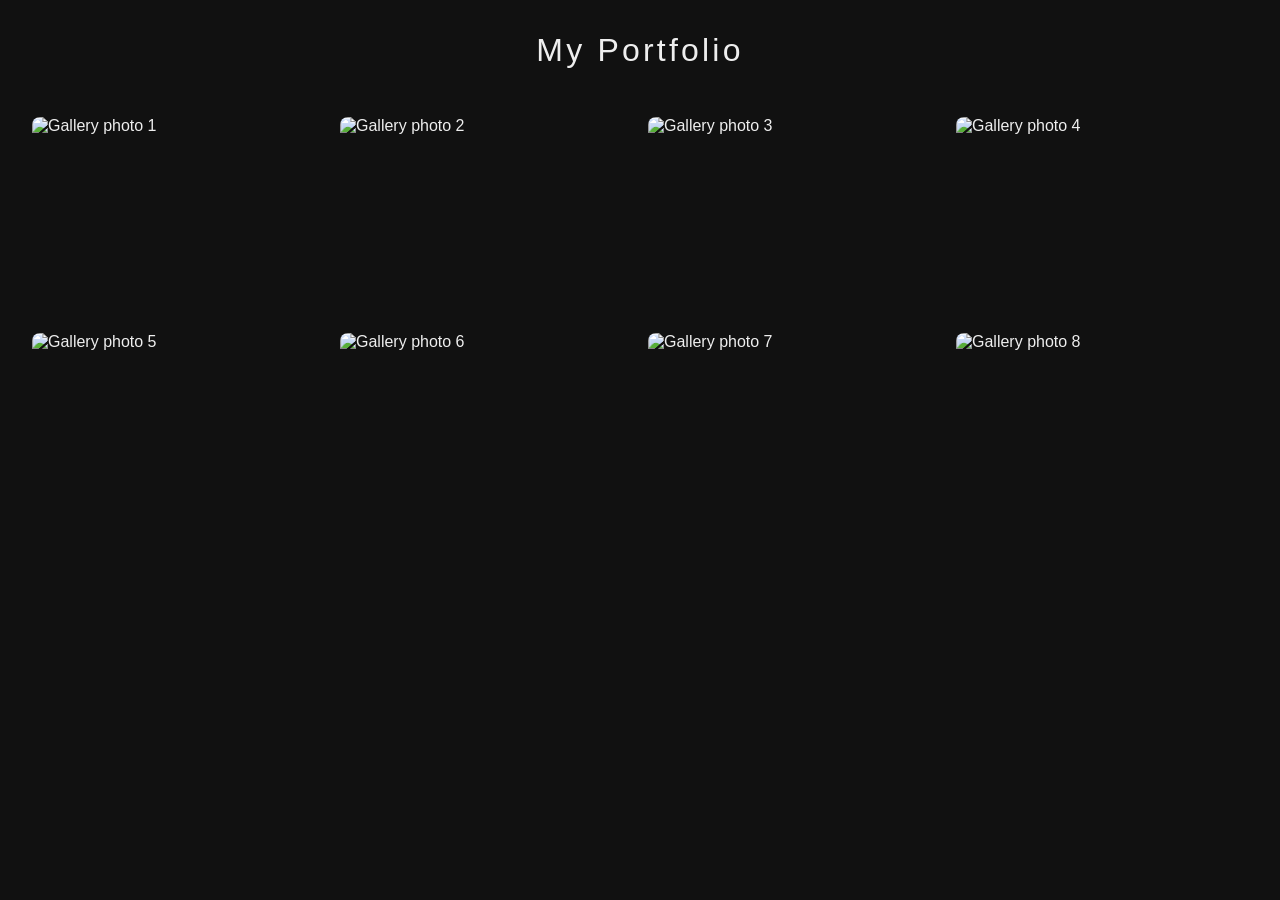
==== week-5-claude-session/index.html @ 1f0583d8 "Add files via upload" ====
<!DOCTYPE html>
<html lang="en">
<head>
  <meta charset="UTF-8">
  <meta name="viewport" content="width=device-width, initial-scale=1.0">
  <title>Portfolio</title>
  <link rel="stylesheet" href="style.css">
</head>
<body>

  <header>
    <h1>My Portfolio</h1>
  </header>

  <main>
    <section class="gallery">

      <figure class="gallery-item">
        <img src="https://picsum.photos/seed/photo1/600/400" alt="Gallery photo 1">
        <figcaption>Photo One</figcaption>
      </figure>

      <figure class="gallery-item">
        <img src="https://picsum.photos/seed/photo2/600/400" alt="Gallery photo 2">
        <figcaption>Photo Two</figcaption>
      </figure>

      <figure class="gallery-item">
        <img src="https://picsum.photos/seed/photo3/600/400" alt="Gallery photo 3">
        <figcaption>Photo Three</figcaption>
      </figure>

      <figure class="gallery-item">
        <img src="https://picsum.photos/seed/photo4/600/400" alt="Gallery photo 4">
        <figcaption>Photo Four</figcaption>
      </figure>

      <figure class="gallery-item">
        <img src="https://picsum.photos/seed/photo5/600/400" alt="Gallery photo 5">
        <figcaption>Photo Five</figcaption>
      </figure>

      <figure class="gallery-item">
        <img src="https://picsum.photos/seed/photo6/600/400" alt="Gallery photo 6">
        <figcaption>Photo Six</figcaption>
      </figure>

      <figure class="gallery-item">
        <img src="https://picsum.photos/seed/photo7/600/400" alt="Gallery photo 7">
        <figcaption>Photo Seven</figcaption>
      </figure>

      <figure class="gallery-item">
        <img src="https://picsum.photos/seed/photo8/600/400" alt="Gallery photo 8">
        <figcaption>Photo Eight</figcaption>
      </figure>

    </section>
  </main>

  <div id="lightbox">
    <button id="lightbox-close" aria-label="Close">&times;</button>
    <button id="lightbox-prev" aria-label="Previous">&#8249;</button>
    <img id="lightbox-img" src="" alt="">
    <button id="lightbox-next" aria-label="Next">&#8250;</button>
    <p id="lightbox-caption"></p>
  </div>

  <script src="gallery.js"></script>
</body>
</html>
---- week-5-claude-session/style.css ----
* {
  box-sizing: border-box;
  margin: 0;
  padding: 0;
}

body {
  font-family: sans-serif;
  background: #111;
  color: #eee;
}

header {
  padding: 2rem;
  text-align: center;
}

header h1 {
  font-size: 2rem;
  font-weight: 300;
  letter-spacing: 0.1em;
}

main {
  padding: 1rem 2rem 4rem;
}

.gallery {
  display: grid;
  grid-template-columns: repeat(auto-fill, minmax(250px, 1fr));
  gap: 1rem;
}

.gallery-item {
  position: relative;
  border-radius: 8px;
  overflow: hidden;
  cursor: pointer;
}

.gallery-item img {
  display: block;
  width: 100%;
  height: 200px;
  object-fit: cover;
  transition: transform 0.3s ease;
}

.gallery-item:hover img {
  transform: scale(1.05);
}

.gallery-item figcaption {
  position: absolute;
  bottom: 0;
  left: 0;
  right: 0;
  padding: 0.75rem 1rem;
  background: rgba(0, 0, 0, 0.6);
  font-size: 0.9rem;
  letter-spacing: 0.05em;
  opacity: 0;
  transition: opacity 0.3s ease;
}

.gallery-item:hover figcaption {
  opacity: 1;
}

/* Lightbox */

#lightbox {
  display: none;
  position: fixed;
  inset: 0;
  background: rgba(0, 0, 0, 0.85);
  z-index: 100;
  flex-direction: column;
  align-items: center;
  justify-content: center;
  gap: 1rem;
  padding: 2rem;
}

#lightbox-close {
  position: absolute;
  top: 1rem;
  right: 1.5rem;
  background: none;
  border: none;
  color: #eee;
  font-size: 2.5rem;
  line-height: 1;
  cursor: pointer;
  opacity: 0.7;
}

#lightbox-close:hover {
  opacity: 1;
}

#lightbox-img {
  max-width: 90vw;
  max-height: 75vh;
  border-radius: 6px;
  object-fit: contain;
}

#lightbox-caption {
  font-size: 1rem;
  letter-spacing: 0.05em;
  color: #ccc;
}

#lightbox-prev,
#lightbox-next {
  position: absolute;
  top: 50%;
  transform: translateY(-50%);
  background: none;
  border: none;
  color: #eee;
  font-size: 4rem;
  line-height: 1;
  cursor: pointer;
  opacity: 0.6;
  padding: 0 0.5rem;
  user-select: none;
}

#lightbox-prev { left: 1rem; }
#lightbox-next { right: 1rem; }

#lightbox-prev:hover,
#lightbox-next:hover {
  opacity: 1;
}

/* Mobile */

@media (max-width: 600px) {
  .gallery {
    grid-template-columns: 1fr;
  }

  #lightbox-img {
    max-width: 95vw;
    max-height: 60vh;
  }

  #lightbox-prev,
  #lightbox-next {
    font-size: 3rem;
    padding: 1rem;
    opacity: 0.9;
  }

  #lightbox-prev { left: 0; }
  #lightbox-next { right: 0; }

  #lightbox-close {
    font-size: 2rem;
    top: 0.5rem;
    right: 0.75rem;
    padding: 0.5rem;
    opacity: 0.9;
  }
}
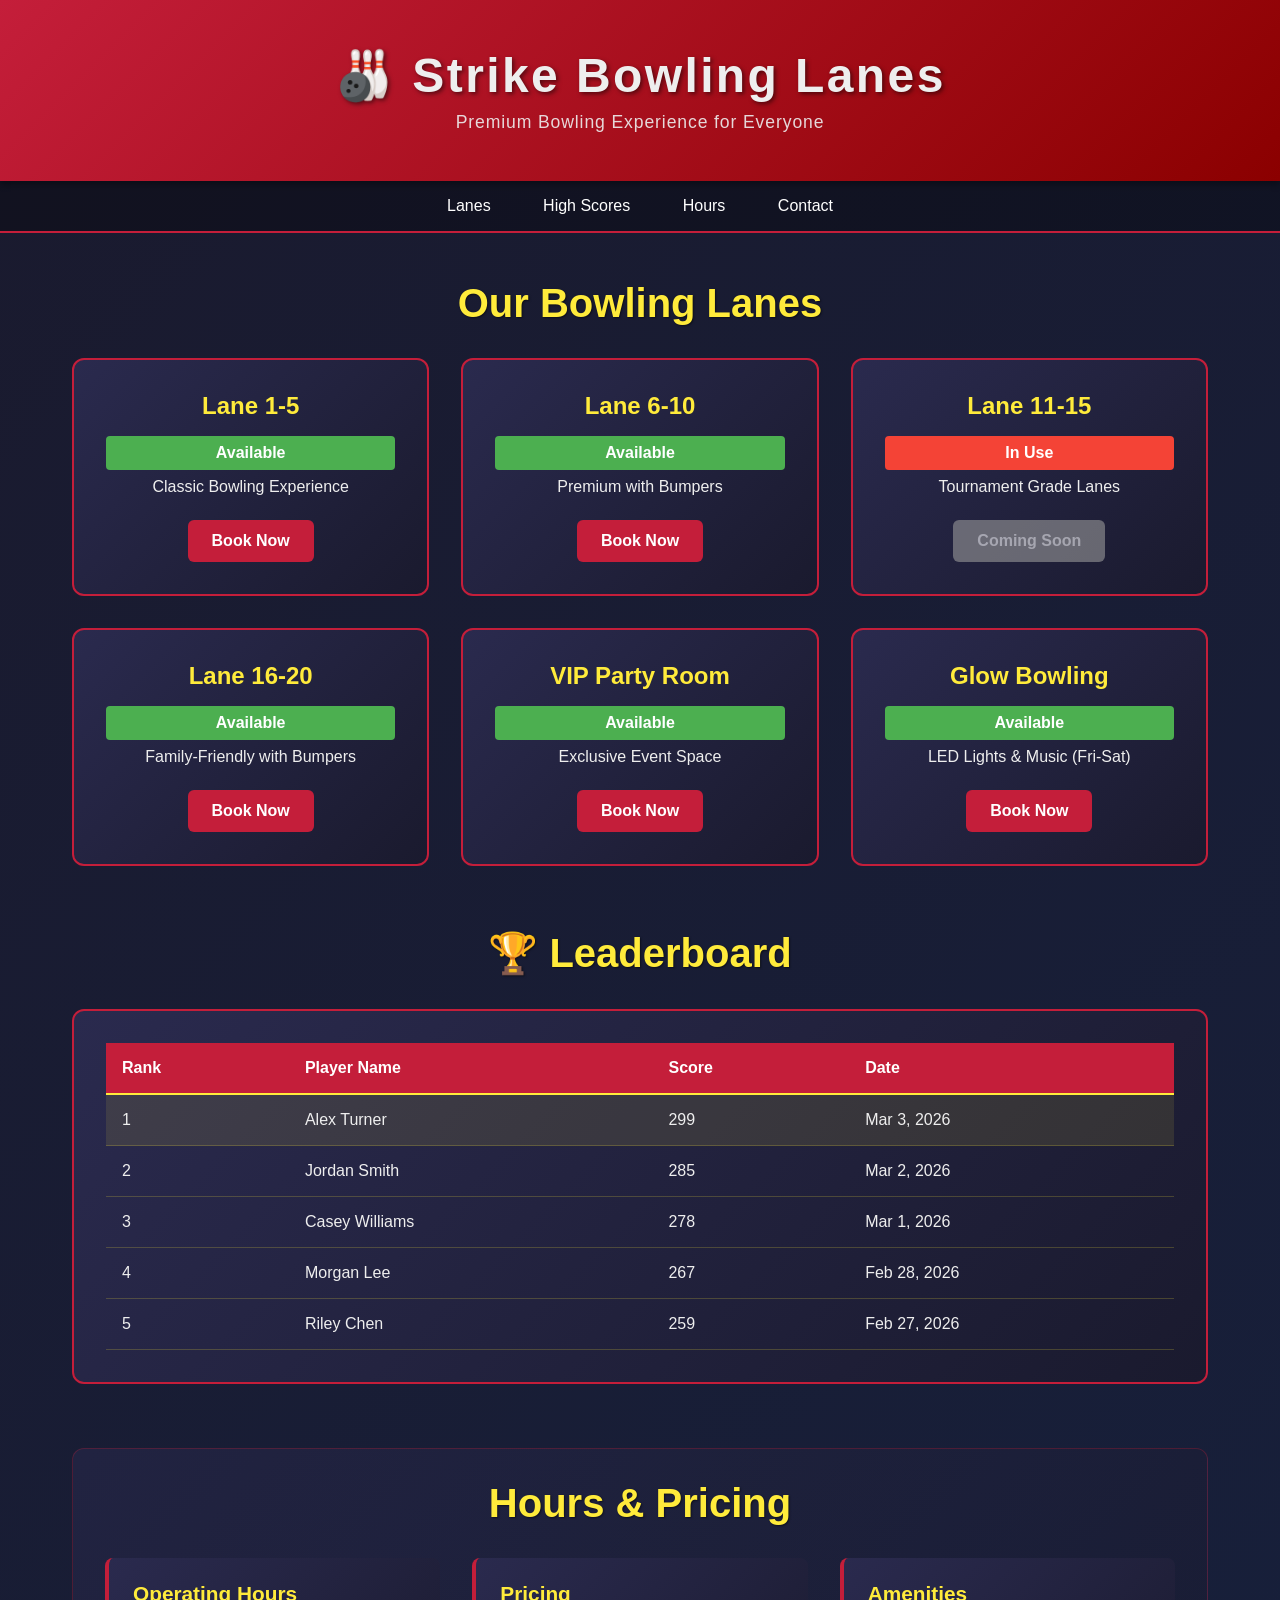
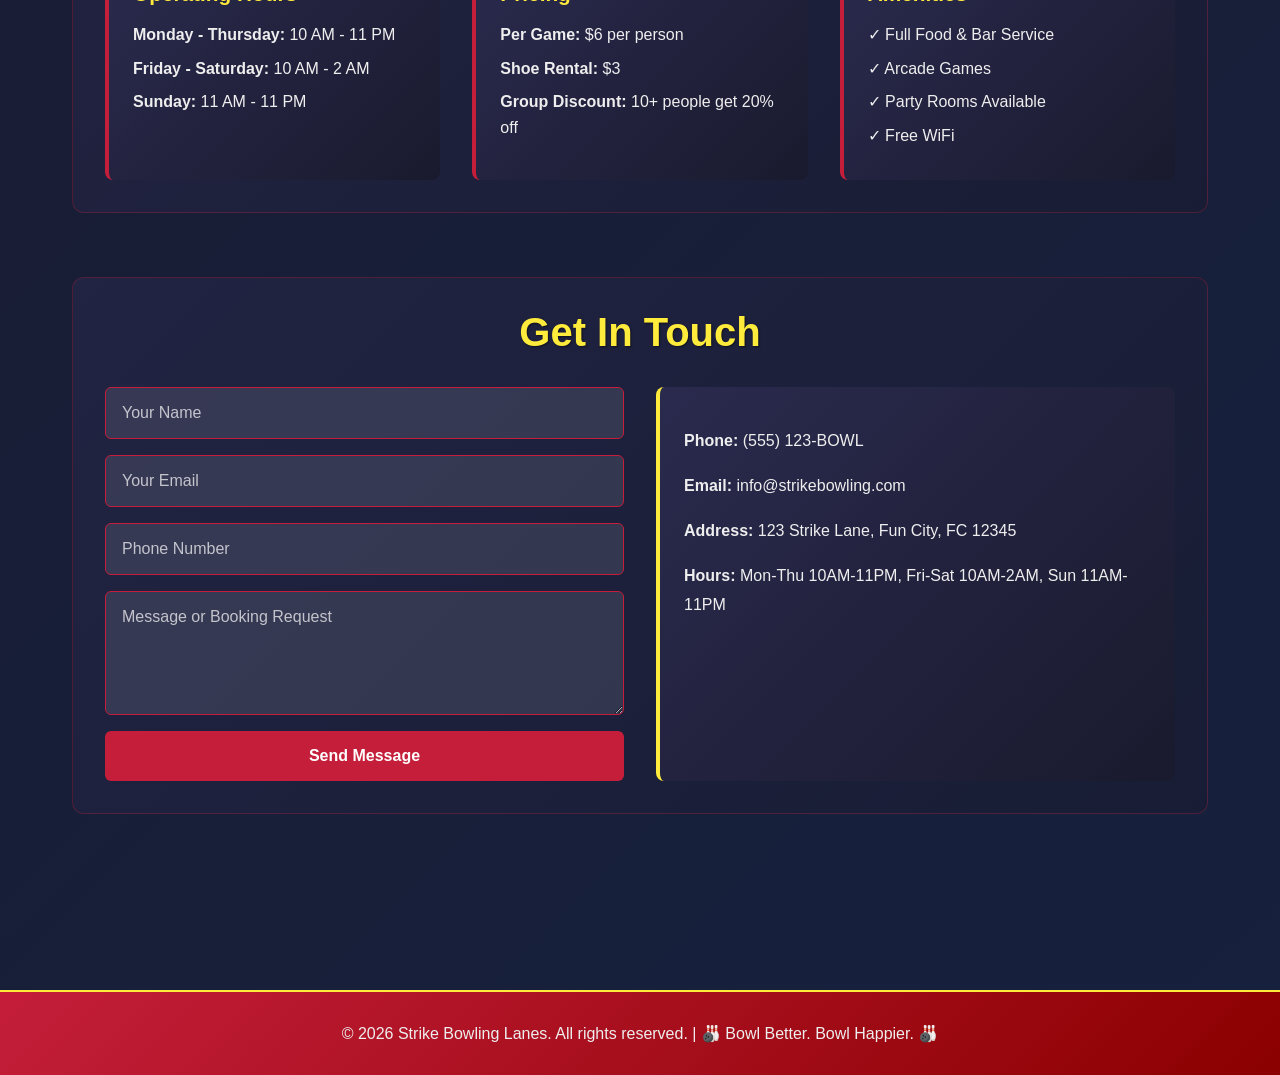
==== commit 6202710a: "Create bowling website with lanes, leaderboard, and booking features" ====
--- a/week-5-claude-session/index.html
+++ b/week-5-claude-session/index.html
@@ -1,71 +1,175 @@
 <!DOCTYPE html>
 <html lang="en">
+
 <head>
   <meta charset="UTF-8">
   <meta name="viewport" content="width=device-width, initial-scale=1.0">
-  <title>Portfolio</title>
+  <title>Bowling Lanes - Premium Bowling Experience</title>
   <link rel="stylesheet" href="style.css">
 </head>
+
 <body>
 
   <header>
-    <h1>My Portfolio</h1>
+    <h1>🎳 Strike Bowling Lanes</h1>
+    <p class="tagline">Premium Bowling Experience for Everyone</p>
   </header>
 
+  <nav class="nav-menu">
+    <a href="#lanes" class="nav-link">Lanes</a>
+    <a href="#scores" class="nav-link">High Scores</a>
+    <a href="#hours" class="nav-link">Hours</a>
+    <a href="#contact" class="nav-link">Contact</a>
+  </nav>
+
   <main>
-    <section class="gallery">
+    <section id="lanes" class="lanes-section">
+      <h2>Our Bowling Lanes</h2>
+      <div class="lanes-grid">
+        <div class="lane-card">
+          <h3>Lane 1-5</h3>
+          <p class="lane-status available">Available</p>
+          <p>Classic Bowling Experience</p>
+          <button class="book-btn">Book Now</button>
+        </div>
 
-      <figure class="gallery-item">
-        <img src="https://picsum.photos/seed/photo1/600/400" alt="Gallery photo 1">
-        <figcaption>Photo One</figcaption>
-      </figure>
+        <div class="lane-card">
+          <h3>Lane 6-10</h3>
+          <p class="lane-status available">Available</p>
+          <p>Premium with Bumpers</p>
+          <button class="book-btn">Book Now</button>
+        </div>
 
-      <figure class="gallery-item">
-        <img src="https://picsum.photos/seed/photo2/600/400" alt="Gallery photo 2">
-        <figcaption>Photo Two</figcaption>
-      </figure>
+        <div class="lane-card">
+          <h3>Lane 11-15</h3>
+          <p class="lane-status unavailable">In Use</p>
+          <p>Tournament Grade Lanes</p>
+          <button class="book-btn" disabled>Coming Soon</button>
+        </div>
 
-      <figure class="gallery-item">
-        <img src="https://picsum.photos/seed/photo3/600/400" alt="Gallery photo 3">
-        <figcaption>Photo Three</figcaption>
-      </figure>
+        <div class="lane-card">
+          <h3>Lane 16-20</h3>
+          <p class="lane-status available">Available</p>
+          <p>Family-Friendly with Bumpers</p>
+          <button class="book-btn">Book Now</button>
+        </div>
 
-      <figure class="gallery-item">
-        <img src="https://picsum.photos/seed/photo4/600/400" alt="Gallery photo 4">
-        <figcaption>Photo Four</figcaption>
-      </figure>
+        <div class="lane-card">
+          <h3>VIP Party Room</h3>
+          <p class="lane-status available">Available</p>
+          <p>Exclusive Event Space</p>
+          <button class="book-btn">Book Now</button>
+        </div>
 
-      <figure class="gallery-item">
-        <img src="https://picsum.photos/seed/photo5/600/400" alt="Gallery photo 5">
-        <figcaption>Photo Five</figcaption>
-      </figure>
+        <div class="lane-card">
+          <h3>Glow Bowling</h3>
+          <p class="lane-status available">Available</p>
+          <p>LED Lights & Music (Fri-Sat)</p>
+          <button class="book-btn">Book Now</button>
+        </div>
+      </div>
+    </section>
 
-      <figure class="gallery-item">
-        <img src="https://picsum.photos/seed/photo6/600/400" alt="Gallery photo 6">
-        <figcaption>Photo Six</figcaption>
-      </figure>
+    <section id="scores" class="scores-section">
+      <h2>🏆 Leaderboard</h2>
+      <div class="leaderboard">
+        <table>
+          <thead>
+            <tr>
+              <th>Rank</th>
+              <th>Player Name</th>
+              <th>Score</th>
+              <th>Date</th>
+            </tr>
+          </thead>
+          <tbody>
+            <tr>
+              <td>1</td>
+              <td>Alex Turner</td>
+              <td>299</td>
+              <td>Mar 3, 2026</td>
+            </tr>
+            <tr>
+              <td>2</td>
+              <td>Jordan Smith</td>
+              <td>285</td>
+              <td>Mar 2, 2026</td>
+            </tr>
+            <tr>
+              <td>3</td>
+              <td>Casey Williams</td>
+              <td>278</td>
+              <td>Mar 1, 2026</td>
+            </tr>
+            <tr>
+              <td>4</td>
+              <td>Morgan Lee</td>
+              <td>267</td>
+              <td>Feb 28, 2026</td>
+            </tr>
+            <tr>
+              <td>5</td>
+              <td>Riley Chen</td>
+              <td>259</td>
+              <td>Feb 27, 2026</td>
+            </tr>
+          </tbody>
+        </table>
+      </div>
+    </section>
 
-      <figure class="gallery-item">
-        <img src="https://picsum.photos/seed/photo7/600/400" alt="Gallery photo 7">
-        <figcaption>Photo Seven</figcaption>
-      </figure>
+    <section id="hours" class="info-section">
+      <h2>Hours & Pricing</h2>
+      <div class="info-grid">
+        <div class="info-card">
+          <h3>Operating Hours</h3>
+          <p><strong>Monday - Thursday:</strong> 10 AM - 11 PM</p>
+          <p><strong>Friday - Saturday:</strong> 10 AM - 2 AM</p>
+          <p><strong>Sunday:</strong> 11 AM - 11 PM</p>
+        </div>
 
-      <figure class="gallery-item">
-        <img src="https://picsum.photos/seed/photo8/600/400" alt="Gallery photo 8">
-        <figcaption>Photo Eight</figcaption>
-      </figure>
+        <div class="info-card">
+          <h3>Pricing</h3>
+          <p><strong>Per Game:</strong> $6 per person</p>
+          <p><strong>Shoe Rental:</strong> $3</p>
+          <p><strong>Group Discount:</strong> 10+ people get 20% off</p>
+        </div>
 
+        <div class="info-card">
+          <h3>Amenities</h3>
+          <p>✓ Full Food & Bar Service</p>
+          <p>✓ Arcade Games</p>
+          <p>✓ Party Rooms Available</p>
+          <p>✓ Free WiFi</p>
+        </div>
+      </div>
+    </section>
+
+    <section id="contact" class="contact-section">
+      <h2>Get In Touch</h2>
+      <div class="contact-form">
+        <form>
+          <input type="text" placeholder="Your Name" required>
+          <input type="email" placeholder="Your Email" required>
+          <input type="tel" placeholder="Phone Number">
+          <textarea placeholder="Message or Booking Request" rows="5"></textarea>
+          <button type="submit" class="submit-btn">Send Message</button>
+        </form>
+        <div class="contact-info">
+          <p><strong>Phone:</strong> (555) 123-BOWL</p>
+          <p><strong>Email:</strong> info@strikebowling.com</p>
+          <p><strong>Address:</strong> 123 Strike Lane, Fun City, FC 12345</p>
+          <p><strong>Hours:</strong> Mon-Thu 10AM-11PM, Fri-Sat 10AM-2AM, Sun 11AM-11PM</p>
+        </div>
+      </div>
     </section>
   </main>
 
-  <div id="lightbox">
-    <button id="lightbox-close" aria-label="Close">&times;</button>
-    <button id="lightbox-prev" aria-label="Previous">&#8249;</button>
-    <img id="lightbox-img" src="" alt="">
-    <button id="lightbox-next" aria-label="Next">&#8250;</button>
-    <p id="lightbox-caption"></p>
-  </div>
+  <footer>
+    <p>&copy; 2026 Strike Bowling Lanes. All rights reserved. | 🎳 Bowl Better. Bowl Happier. 🎳</p>
+  </footer>
 
   <script src="gallery.js"></script>
 </body>
-</html>
+
+</html>
--- a/week-5-claude-session/style.css
+++ b/week-5-claude-session/style.css
@@ -5,164 +5,340 @@
 }
 
 body {
-  font-family: sans-serif;
-  background: #111;
+  font-family: 'Arial', sans-serif;
+  background: linear-gradient(135deg, #1a1a2e 0%, #16213e 100%);
   color: #eee;
 }
 
 header {
+  padding: 3rem 2rem;
+  text-align: center;
+  background: linear-gradient(135deg, #c41e3a 0%, #8b0000 100%);
+  box-shadow: 0 4px 6px rgba(0, 0, 0, 0.3);
+}
+
+header h1 {
+  font-size: 3rem;
+  font-weight: bold;
+  letter-spacing: 0.05em;
+  margin-bottom: 0.5rem;
+  text-shadow: 2px 2px 4px rgba(0, 0, 0, 0.5);
+}
+
+.tagline {
+  font-size: 1.1rem;
+  font-weight: 300;
+  letter-spacing: 0.05em;
+  opacity: 0.9;
+}
+
+nav.nav-menu {
+  background: rgba(0, 0, 0, 0.3);
+  padding: 1rem;
+  text-align: center;
+  border-bottom: 2px solid #c41e3a;
+  position: sticky;
+  top: 0;
+  z-index: 50;
+}
+
+.nav-link {
+  color: #fff;
+  text-decoration: none;
+  margin: 0 1.5rem;
+  font-weight: 500;
+  transition: color 0.3s ease;
+  font-size: 1rem;
+}
+
+.nav-link:hover {
+  color: #ffeb3b;
+}
+
+main {
+  padding: 3rem 2rem;
+  max-width: 1200px;
+  margin: 0 auto;
+}
+
+section {
+  margin-bottom: 4rem;
+}
+
+section h2 {
+  font-size: 2.5rem;
+  margin-bottom: 2rem;
+  color: #ffeb3b;
+  text-align: center;
+  text-shadow: 1px 1px 2px rgba(0, 0, 0, 0.5);
+}
+
+/* Lanes Section */
+.lanes-grid {
+  display: grid;
+  grid-template-columns: repeat(auto-fill, minmax(280px, 1fr));
+  gap: 2rem;
+}
+
+.lane-card {
+  background: linear-gradient(135deg, #2a2a4e 0%, #1a1a2e 100%);
+  border: 2px solid #c41e3a;
+  border-radius: 12px;
   padding: 2rem;
   text-align: center;
-}
-
-header h1 {
-  font-size: 2rem;
-  font-weight: 300;
-  letter-spacing: 0.1em;
-}
-
-main {
-  padding: 1rem 2rem 4rem;
-}
-
-.gallery {
+  transition: transform 0.3s ease, box-shadow 0.3s ease;
+  cursor: pointer;
+}
+
+.lane-card:hover {
+  transform: translateY(-5px);
+  box-shadow: 0 8px 16px rgba(196, 30, 58, 0.4);
+}
+
+.lane-card h3 {
+  font-size: 1.5rem;
+  margin-bottom: 1rem;
+  color: #ffeb3b;
+}
+
+.lane-card p {
+  margin: 0.5rem 0;
+  font-size: 1rem;
+}
+
+.lane-status {
+  font-weight: bold;
+  padding: 0.5rem;
+  border-radius: 4px;
+  margin: 1rem 0;
+}
+
+.lane-status.available {
+  background: #4caf50;
+  color: #fff;
+}
+
+.lane-status.unavailable {
+  background: #f44336;
+  color: #fff;
+}
+
+.book-btn {
+  background: #c41e3a;
+  color: white;
+  border: none;
+  padding: 0.75rem 1.5rem;
+  font-size: 1rem;
+  border-radius: 6px;
+  cursor: pointer;
+  transition: background 0.3s ease;
+  margin-top: 1rem;
+  font-weight: bold;
+}
+
+.book-btn:hover:not(:disabled) {
+  background: #8b0000;
+  transform: scale(1.05);
+}
+
+.book-btn:disabled {
+  background: #999;
+  cursor: not-allowed;
+  opacity: 0.6;
+}
+
+/* Scores/Leaderboard Section */
+.leaderboard {
+  background: linear-gradient(135deg, #2a2a4e 0%, #1a1a2e 100%);
+  border: 2px solid #c41e3a;
+  border-radius: 12px;
+  padding: 2rem;
+  overflow-x: auto;
+}
+
+table {
+  width: 100%;
+  border-collapse: collapse;
+  text-align: left;
+}
+
+thead {
+  background: #c41e3a;
+  font-weight: bold;
+}
+
+th {
+  padding: 1rem;
+  border-bottom: 2px solid #ffeb3b;
+  color: white;
+}
+
+td {
+  padding: 1rem;
+  border-bottom: 1px solid rgba(255, 235, 59, 0.2);
+}
+
+tbody tr:hover {
+  background: rgba(196, 30, 58, 0.2);
+}
+
+tbody tr:first-child {
+  background: rgba(255, 235, 59, 0.1);
+}
+
+/* Info Section */
+.info-section,
+.contact-section {
+  background: linear-gradient(135deg, rgba(42, 42, 78, 0.5) 0%, rgba(26, 26, 46, 0.5) 100%);
+  padding: 2rem;
+  border-radius: 12px;
+  border: 1px solid rgba(196, 30, 58, 0.3);
+}
+
+.info-grid {
   display: grid;
-  grid-template-columns: repeat(auto-fill, minmax(250px, 1fr));
+  grid-template-columns: repeat(auto-fit, minmax(280px, 1fr));
+  gap: 2rem;
+}
+
+.info-card {
+  background: linear-gradient(135deg, #2a2a4e 0%, #1a1a2e 100%);
+  border-left: 4px solid #c41e3a;
+  border-radius: 8px;
+  padding: 1.5rem;
+}
+
+.info-card h3 {
+  color: #ffeb3b;
+  margin-bottom: 1rem;
+  font-size: 1.3rem;
+}
+
+.info-card p {
+  margin: 0.5rem 0;
+  line-height: 1.6;
+}
+
+/* Contact Section */
+.contact-form {
+  display: grid;
+  grid-template-columns: 1fr 1fr;
+  gap: 2rem;
+  margin-top: 2rem;
+}
+
+form {
+  display: flex;
+  flex-direction: column;
   gap: 1rem;
 }
 
-.gallery-item {
-  position: relative;
+input,
+textarea {
+  padding: 1rem;
+  border: 1px solid #c41e3a;
+  border-radius: 6px;
+  background: rgba(255, 255, 255, 0.1);
+  color: white;
+  font-size: 1rem;
+  font-family: inherit;
+}
+
+input::placeholder,
+textarea::placeholder {
+  color: rgba(255, 255, 255, 0.7);
+}
+
+input:focus,
+textarea:focus {
+  outline: none;
+  background: rgba(255, 255, 255, 0.15);
+  border-color: #ffeb3b;
+}
+
+.submit-btn {
+  background: #c41e3a;
+  color: white;
+  border: none;
+  padding: 1rem;
+  border-radius: 6px;
+  font-size: 1rem;
+  cursor: pointer;
+  font-weight: bold;
+  transition: background 0.3s ease;
+}
+
+.submit-btn:hover {
+  background: #8b0000;
+}
+
+.contact-info {
+  background: linear-gradient(135deg, #2a2a4e 0%, #1a1a2e 100%);
+  border-left: 4px solid #ffeb3b;
+  padding: 1.5rem;
   border-radius: 8px;
-  overflow: hidden;
-  cursor: pointer;
-}
-
-.gallery-item img {
-  display: block;
-  width: 100%;
-  height: 200px;
-  object-fit: cover;
-  transition: transform 0.3s ease;
-}
-
-.gallery-item:hover img {
-  transform: scale(1.05);
-}
-
-.gallery-item figcaption {
-  position: absolute;
-  bottom: 0;
-  left: 0;
-  right: 0;
-  padding: 0.75rem 1rem;
-  background: rgba(0, 0, 0, 0.6);
-  font-size: 0.9rem;
-  letter-spacing: 0.05em;
-  opacity: 0;
-  transition: opacity 0.3s ease;
-}
-
-.gallery-item:hover figcaption {
-  opacity: 1;
-}
-
-/* Lightbox */
-
-#lightbox {
-  display: none;
-  position: fixed;
-  inset: 0;
-  background: rgba(0, 0, 0, 0.85);
-  z-index: 100;
-  flex-direction: column;
-  align-items: center;
-  justify-content: center;
-  gap: 1rem;
+}
+
+.contact-info p {
+  margin: 1rem 0;
+  line-height: 1.8;
+}
+
+/* Footer */
+footer {
+  background: linear-gradient(135deg, #c41e3a 0%, #8b0000 100%);
+  text-align: center;
   padding: 2rem;
-}
-
-#lightbox-close {
-  position: absolute;
-  top: 1rem;
-  right: 1.5rem;
-  background: none;
-  border: none;
-  color: #eee;
-  font-size: 2.5rem;
-  line-height: 1;
-  cursor: pointer;
-  opacity: 0.7;
-}
-
-#lightbox-close:hover {
-  opacity: 1;
-}
-
-#lightbox-img {
-  max-width: 90vw;
-  max-height: 75vh;
-  border-radius: 6px;
-  object-fit: contain;
-}
-
-#lightbox-caption {
-  font-size: 1rem;
-  letter-spacing: 0.05em;
-  color: #ccc;
-}
-
-#lightbox-prev,
-#lightbox-next {
-  position: absolute;
-  top: 50%;
-  transform: translateY(-50%);
-  background: none;
-  border: none;
-  color: #eee;
-  font-size: 4rem;
-  line-height: 1;
-  cursor: pointer;
-  opacity: 0.6;
-  padding: 0 0.5rem;
-  user-select: none;
-}
-
-#lightbox-prev { left: 1rem; }
-#lightbox-next { right: 1rem; }
-
-#lightbox-prev:hover,
-#lightbox-next:hover {
-  opacity: 1;
-}
-
-/* Mobile */
-
-@media (max-width: 600px) {
-  .gallery {
+  margin-top: 4rem;
+  border-top: 2px solid #ffeb3b;
+}
+
+/* Mobile Responsive */
+
+@media (max-width: 768px) {
+  header h1 {
+    font-size: 2rem;
+  }
+
+  .tagline {
+    font-size: 1rem;
+  }
+
+  nav.nav-menu {
+    padding: 0.5rem;
+  }
+
+  .nav-link {
+    margin: 0 0.75rem;
+    font-size: 0.9rem;
+  }
+
+  section h2 {
+    font-size: 2rem;
+  }
+
+  .lanes-grid {
     grid-template-columns: 1fr;
   }
 
-  #lightbox-img {
-    max-width: 95vw;
-    max-height: 60vh;
-  }
-
-  #lightbox-prev,
-  #lightbox-next {
-    font-size: 3rem;
-    padding: 1rem;
-    opacity: 0.9;
-  }
-
-  #lightbox-prev { left: 0; }
-  #lightbox-next { right: 0; }
-
-  #lightbox-close {
-    font-size: 2rem;
-    top: 0.5rem;
-    right: 0.75rem;
-    padding: 0.5rem;
-    opacity: 0.9;
-  }
-}
+  .contact-form {
+    grid-template-columns: 1fr;
+  }
+
+  .info-grid {
+    grid-template-columns: 1fr;
+  }
+
+  main {
+    padding: 1.5rem 1rem;
+  }
+
+  table {
+    font-size: 0.9rem;
+  }
+
+  th,
+  td {
+    padding: 0.75rem 0.5rem;
+  }
+}
